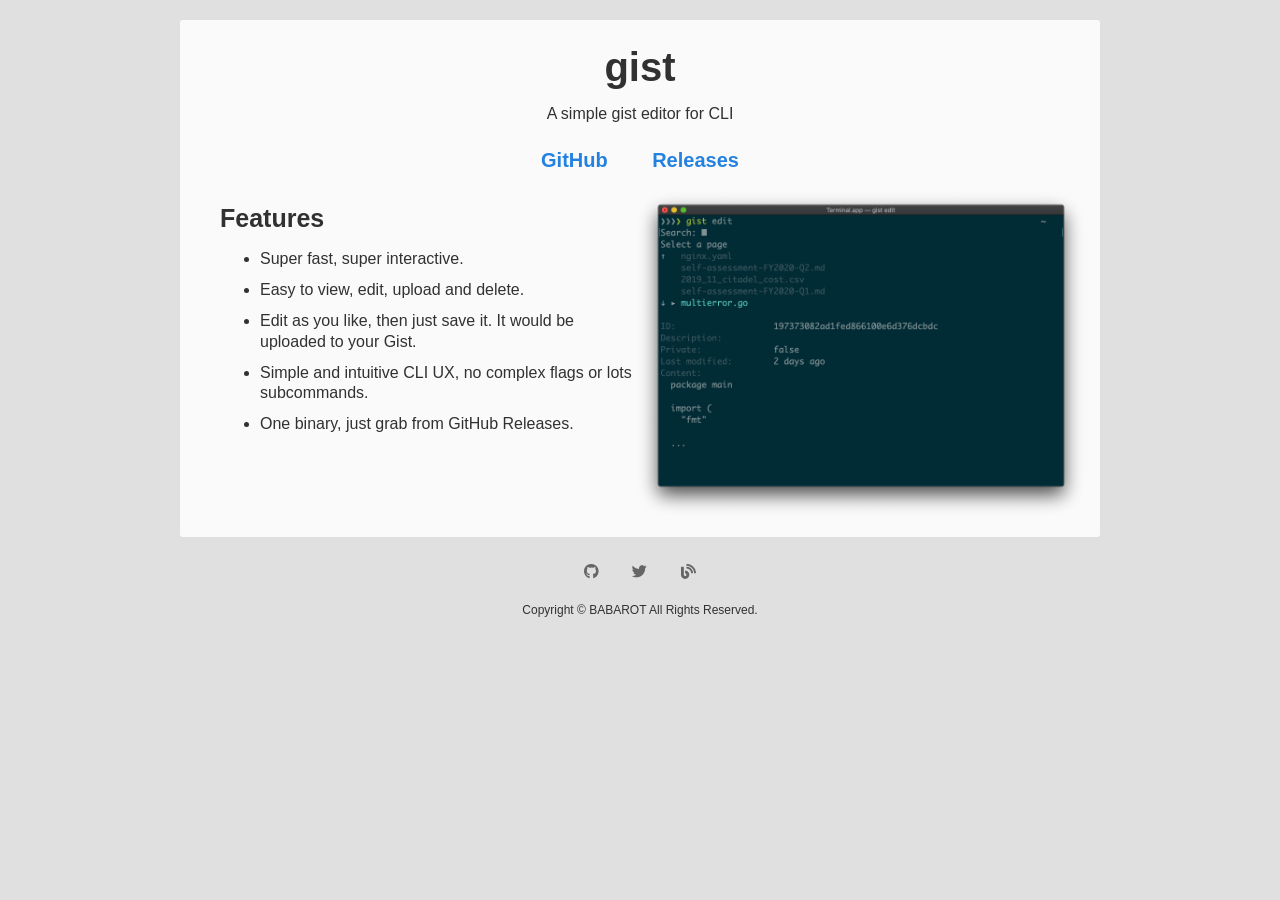
==== docs/index.html @ 32c8c824 "Update release flow" ====
<!DOCTYPE html>
<html lang="en">
    <head>
        <script async src="https://www.googletagmanager.com/gtag/js?id=UA-44183504-3"></script>
        <script>
          window.dataLayer = window.dataLayer || [];
          function gtag(){dataLayer.push(arguments);}
          gtag('js', new Date());
          gtag('config', 'UA-44183504-3');
        </script>

        <meta charset="utf-8">
        <meta name="viewport" content="width=device-width,initial-scale=1">
        <link href="./project.css" rel="stylesheet">
        <link href="https://use.fontawesome.com/releases/v5.6.1/css/all.css" rel="stylesheet">

        <title>gist</title>
    </head>
    <body>
        <div class="container">
            <header>
                <h1>gist</h1>
                <p>A simple gist editor for CLI</p>
                <nav>
                    <a href="https://github.com/babarot/gist">GitHub</a>
                    <a href="https://github.com/babarot/gist/releases">Releases</a>
                </na>
            </header>

            <main>
                <section class="features">
                    <h2>Features</h2>
                    <ul>
                        <li>Super fast, super interactive.</li>
                        <li>Easy to view, edit, upload and delete.</li>
                        <li>Edit as you like, then just save it. It would be uploaded to your Gist.</li>
                        <li>Simple and intuitive CLI UX, no complex flags or lots subcommands.</li>
                        <li>One binary, just grab from GitHub Releases.</li>
                    </ul>
                </section>

                <section class="screenshot">
                    <img src="screenshot.png" width="1000">
                </section
            </main>
        </div>

        <footer>
            <nav>
                <a href="https://github.com/babarot"><i class="fab fa-github"></i></a>
                <a href="https://twitter.com/babarot"><i class="fab fa-twitter"></i></a>
                <a href="https://tellme.tokyo"><i class="fas fa-blog"></i></a>
            </nav>
            <p>Copyright &#169; BABAROT All Rights Reserved.</p>
        </footer>
    </body>
</html>
---- docs/project.css ----
body {
  background: #e0e0e0;
  font-size: 16px;
  font-family: -apple-system, BlinkMacSystemFont, "Segoe UI", Ubuntu, Cantarell, sans-serif;
  line-height: 1.3em;
  color: #313131;
}

.container {
  background: #fafafa;
  max-width: 900px;
  margin: 20px auto 0;
  padding: 10px 10px;
  border-radius: 3px;
}

header {
  margin-bottom: 10px;
  text-align: center;
}

header h1 {
  font-size: 40px;
}

nav {
  margin-top: 20px;
  line-height: 30px;
}

nav > a {
  font-size: 20px;
  font-weight: bold;
  margin: 0 20px 0;
  color: #2382e1;
  text-decoration: none;
}

h2 {
  font-size: 25px;
}

main {
  display: flex;
  justify-content: center;
}
@media screen and (max-width: 640px) {
  main {
    flex-wrap: wrap;
  }
}

.screenshot img {
  max-width: 100%;
}

footer {
  display: table;
  text-align: center;
  margin-left: auto;
  margin-right: auto;
  font-size: 12px;
}

footer > nav > a {
  font-size: 15px;
  font-weight: bold;
  margin: 0 15px 0;
  color: #666666;
  text-decoration: none;
}

.features {
  width: 100%;
  list-style: square;
  margin-left: 30px;
}

.features li:not(:first-child) {
  margin-top: 10px;
}

/*# sourceMappingURL=project.css.map */
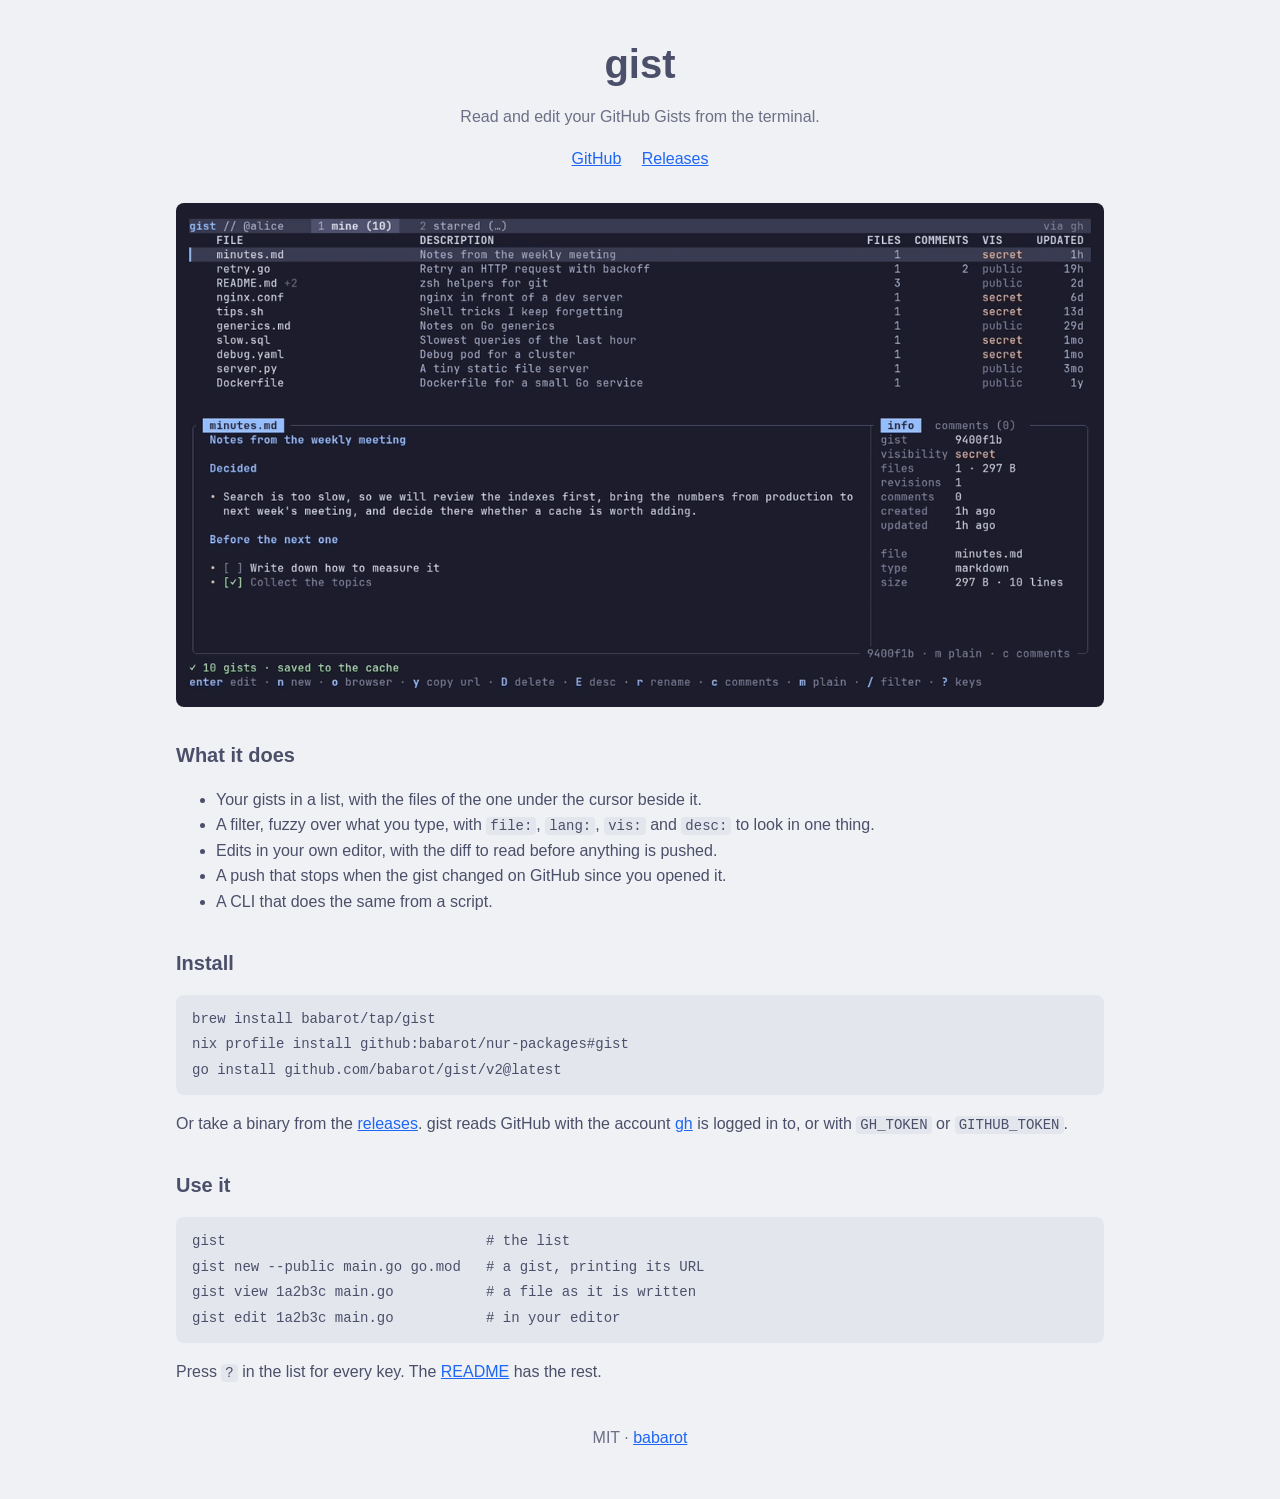
==== commit 9405e317: "Record a demo with VHS, and rewrite the README and the page for v2 gist runs for real against a made" ====
--- a/docs/index.html
+++ b/docs/index.html
@@ -1,57 +1,56 @@
 <!DOCTYPE html>
 <html lang="en">
-    <head>
-        <script async src="https://www.googletagmanager.com/gtag/js?id=UA-44183504-3"></script>
-        <script>
-          window.dataLayer = window.dataLayer || [];
-          function gtag(){dataLayer.push(arguments);}
-          gtag('js', new Date());
-          gtag('config', 'UA-44183504-3');
-        </script>
+  <head>
+    <meta charset="utf-8">
+    <meta name="viewport" content="width=device-width,initial-scale=1">
+    <meta name="description" content="Read and edit your GitHub Gists from the terminal.">
+    <link href="./project.css" rel="stylesheet">
+    <title>gist</title>
+  </head>
+  <body>
+    <header>
+      <h1>gist</h1>
+      <p>Read and edit your GitHub Gists from the terminal.</p>
+      <nav>
+        <a href="https://github.com/babarot/gist">GitHub</a>
+        <a href="https://github.com/babarot/gist/releases">Releases</a>
+      </nav>
+    </header>
 
-        <meta charset="utf-8">
-        <meta name="viewport" content="width=device-width,initial-scale=1">
-        <link href="./project.css" rel="stylesheet">
-        <link href="https://use.fontawesome.com/releases/v5.6.1/css/all.css" rel="stylesheet">
+    <main>
+      <img class="demo" src="demo.gif" alt="gist with made-up gists: looking through them, filtering them, and editing one">
 
-        <title>gist</title>
-    </head>
-    <body>
-        <div class="container">
-            <header>
-                <h1>gist</h1>
-                <p>A simple gist editor for CLI</p>
-                <nav>
-                    <a href="https://github.com/babarot/gist">GitHub</a>
-                    <a href="https://github.com/babarot/gist/releases">Releases</a>
-                </na>
-            </header>
+      <section>
+        <h2>What it does</h2>
+        <ul>
+          <li>Your gists in a list, with the files of the one under the cursor beside it.</li>
+          <li>A filter, fuzzy over what you type, with <code>file:</code>, <code>lang:</code>, <code>vis:</code> and <code>desc:</code> to look in one thing.</li>
+          <li>Edits in your own editor, with the diff to read before anything is pushed.</li>
+          <li>A push that stops when the gist changed on GitHub since you opened it.</li>
+          <li>A CLI that does the same from a script.</li>
+        </ul>
+      </section>
 
-            <main>
-                <section class="features">
-                    <h2>Features</h2>
-                    <ul>
-                        <li>Super fast, super interactive.</li>
-                        <li>Easy to view, edit, upload and delete.</li>
-                        <li>Edit as you like, then just save it. It would be uploaded to your Gist.</li>
-                        <li>Simple and intuitive CLI UX, no complex flags or lots subcommands.</li>
-                        <li>One binary, just grab from GitHub Releases.</li>
-                    </ul>
-                </section>
+      <section>
+        <h2>Install</h2>
+<pre><code>brew install babarot/tap/gist
+nix profile install github:babarot/nur-packages#gist
+go install github.com/babarot/gist/v2@latest</code></pre>
+        <p>Or take a binary from the <a href="https://github.com/babarot/gist/releases">releases</a>. gist reads GitHub with the account <a href="https://cli.github.com/">gh</a> is logged in to, or with <code>GH_TOKEN</code> or <code>GITHUB_TOKEN</code>.</p>
+      </section>
 
-                <section class="screenshot">
-                    <img src="screenshot.png" width="1000">
-                </section
-            </main>
-        </div>
+      <section>
+        <h2>Use it</h2>
+<pre><code>gist                               # the list
+gist new --public main.go go.mod   # a gist, printing its URL
+gist view 1a2b3c main.go           # a file as it is written
+gist edit 1a2b3c main.go           # in your editor</code></pre>
+        <p>Press <code>?</code> in the list for every key. The <a href="https://github.com/babarot/gist#readme">README</a> has the rest.</p>
+      </section>
+    </main>
 
-        <footer>
-            <nav>
-                <a href="https://github.com/babarot"><i class="fab fa-github"></i></a>
-                <a href="https://twitter.com/babarot"><i class="fab fa-twitter"></i></a>
-                <a href="https://tellme.tokyo"><i class="fas fa-blog"></i></a>
-            </nav>
-            <p>Copyright &#169; BABAROT All Rights Reserved.</p>
-        </footer>
-    </body>
+    <footer>
+      <p>MIT · <a href="https://github.com/babarot">babarot</a></p>
+    </footer>
+  </body>
 </html>
--- a/docs/project.css
+++ b/docs/project.css
@@ -1,83 +1,90 @@
-body {
-  background: #e0e0e0;
-  font-size: 16px;
-  font-family: -apple-system, BlinkMacSystemFont, "Segoe UI", Ubuntu, Cantarell, sans-serif;
-  line-height: 1.3em;
-  color: #313131;
+:root {
+  --bg: #eff1f5;
+  --surface: #e4e6ee;
+  --text: #4c4f69;
+  --dim: #6c6f85;
+  --link: #1e66f5;
 }
 
-.container {
-  background: #fafafa;
-  max-width: 900px;
-  margin: 20px auto 0;
-  padding: 10px 10px;
-  border-radius: 3px;
+@media (prefers-color-scheme: dark) {
+  :root {
+    --bg: #1e1e2e;
+    --surface: #2a2a3c;
+    --text: #e0e4f0;
+    --dim: #b0b8d1;
+    --link: #96bfff;
+  }
+}
+
+* {
+  box-sizing: border-box;
+}
+
+body {
+  margin: 0 auto;
+  padding: 32px 16px;
+  max-width: 960px;
+  background: var(--bg);
+  color: var(--text);
+  font: 16px/1.6 -apple-system, BlinkMacSystemFont, "Segoe UI", Ubuntu, Cantarell, sans-serif;
+}
+
+a {
+  color: var(--link);
 }
 
 header {
-  margin-bottom: 10px;
   text-align: center;
+  margin-bottom: 32px;
 }
 
-header h1 {
+h1 {
+  margin: 0;
   font-size: 40px;
 }
 
-nav {
-  margin-top: 20px;
-  line-height: 30px;
+header p {
+  margin: 8px 0 16px;
+  color: var(--dim);
 }
 
-nav > a {
-  font-size: 20px;
-  font-weight: bold;
-  margin: 0 20px 0;
-  color: #2382e1;
-  text-decoration: none;
+nav a {
+  margin: 0 8px;
 }
 
 h2 {
-  font-size: 25px;
+  margin: 32px 0 8px;
+  font-size: 20px;
 }
 
-main {
-  display: flex;
-  justify-content: center;
-}
-@media screen and (max-width: 640px) {
-  main {
-    flex-wrap: wrap;
-  }
+.demo {
+  display: block;
+  width: 100%;
+  height: auto;
+  border-radius: 8px;
 }
 
-.screenshot img {
-  max-width: 100%;
+code {
+  font: 14px ui-monospace, SFMono-Regular, Menlo, Consolas, monospace;
+  background: var(--surface);
+  padding: 1px 4px;
+  border-radius: 4px;
+}
+
+pre {
+  overflow-x: auto;
+  padding: 12px 16px;
+  background: var(--surface);
+  border-radius: 8px;
+}
+
+pre code {
+  padding: 0;
+  background: none;
 }
 
 footer {
-  display: table;
+  margin-top: 40px;
   text-align: center;
-  margin-left: auto;
-  margin-right: auto;
-  font-size: 12px;
+  color: var(--dim);
 }
-
-footer > nav > a {
-  font-size: 15px;
-  font-weight: bold;
-  margin: 0 15px 0;
-  color: #666666;
-  text-decoration: none;
-}
-
-.features {
-  width: 100%;
-  list-style: square;
-  margin-left: 30px;
-}
-
-.features li:not(:first-child) {
-  margin-top: 10px;
-}
-
-/*# sourceMappingURL=project.css.map */
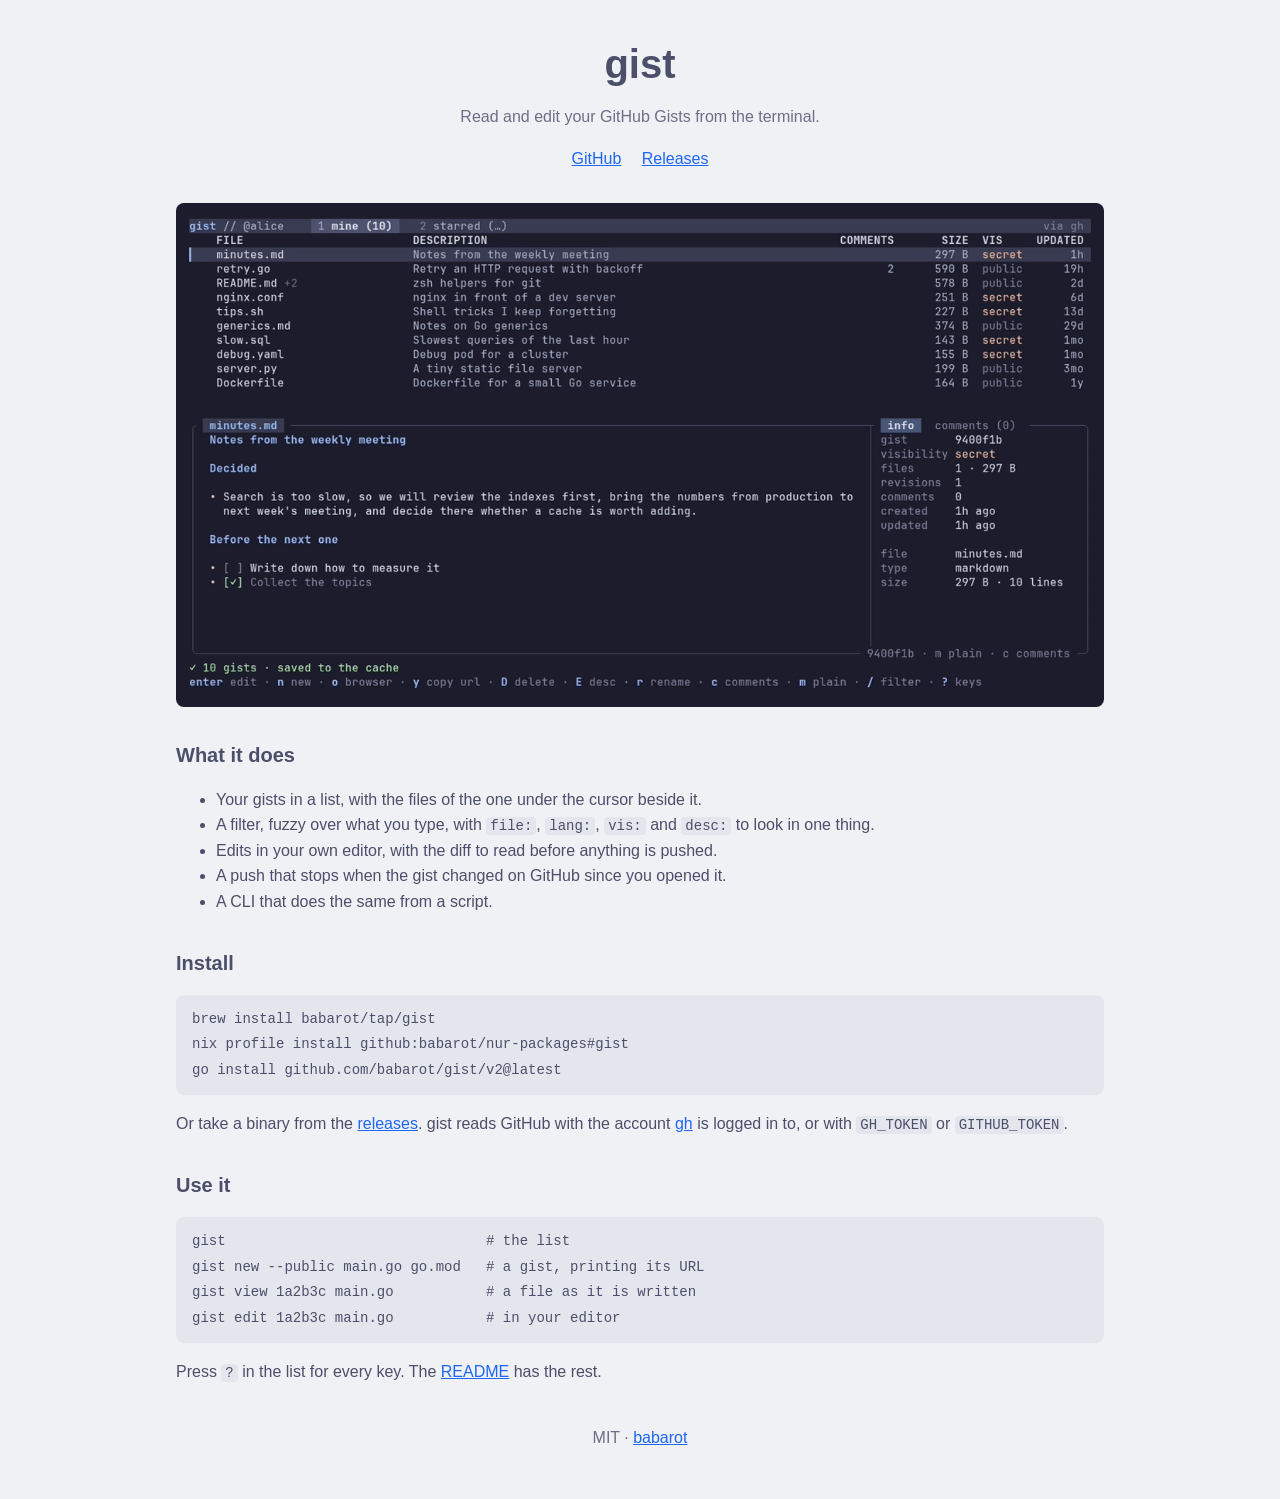
==== commit 0ab1b77b: "Give the page a favicon and a share image The page had neither, so a link to it showed no picture an" ====
--- a/docs/index.html
+++ b/docs/index.html
@@ -4,6 +4,18 @@
     <meta charset="utf-8">
     <meta name="viewport" content="width=device-width,initial-scale=1">
     <meta name="description" content="Read and edit your GitHub Gists from the terminal.">
+    <meta property="og:type" content="website">
+    <meta property="og:url" content="https://babarot.me/gist/">
+    <meta property="og:title" content="gist">
+    <meta property="og:description" content="Read and edit your GitHub Gists from the terminal.">
+    <meta property="og:image" content="https://babarot.me/gist/ogimage/dark.png">
+    <meta property="og:image:width" content="1200">
+    <meta property="og:image:height" content="630">
+    <meta property="og:image:alt" content="gist, in large pixel letters, above the words: Read and edit your GitHub Gists from the terminal.">
+    <meta name="twitter:card" content="summary_large_image">
+    <link rel="icon" href="favicon/green/favicon.ico" sizes="48x48">
+    <link rel="icon" href="favicon/green/favicon.svg" type="image/svg+xml">
+    <link rel="apple-touch-icon" href="favicon/green/apple-touch-icon.png">
     <link href="./project.css" rel="stylesheet">
     <title>gist</title>
   </head>
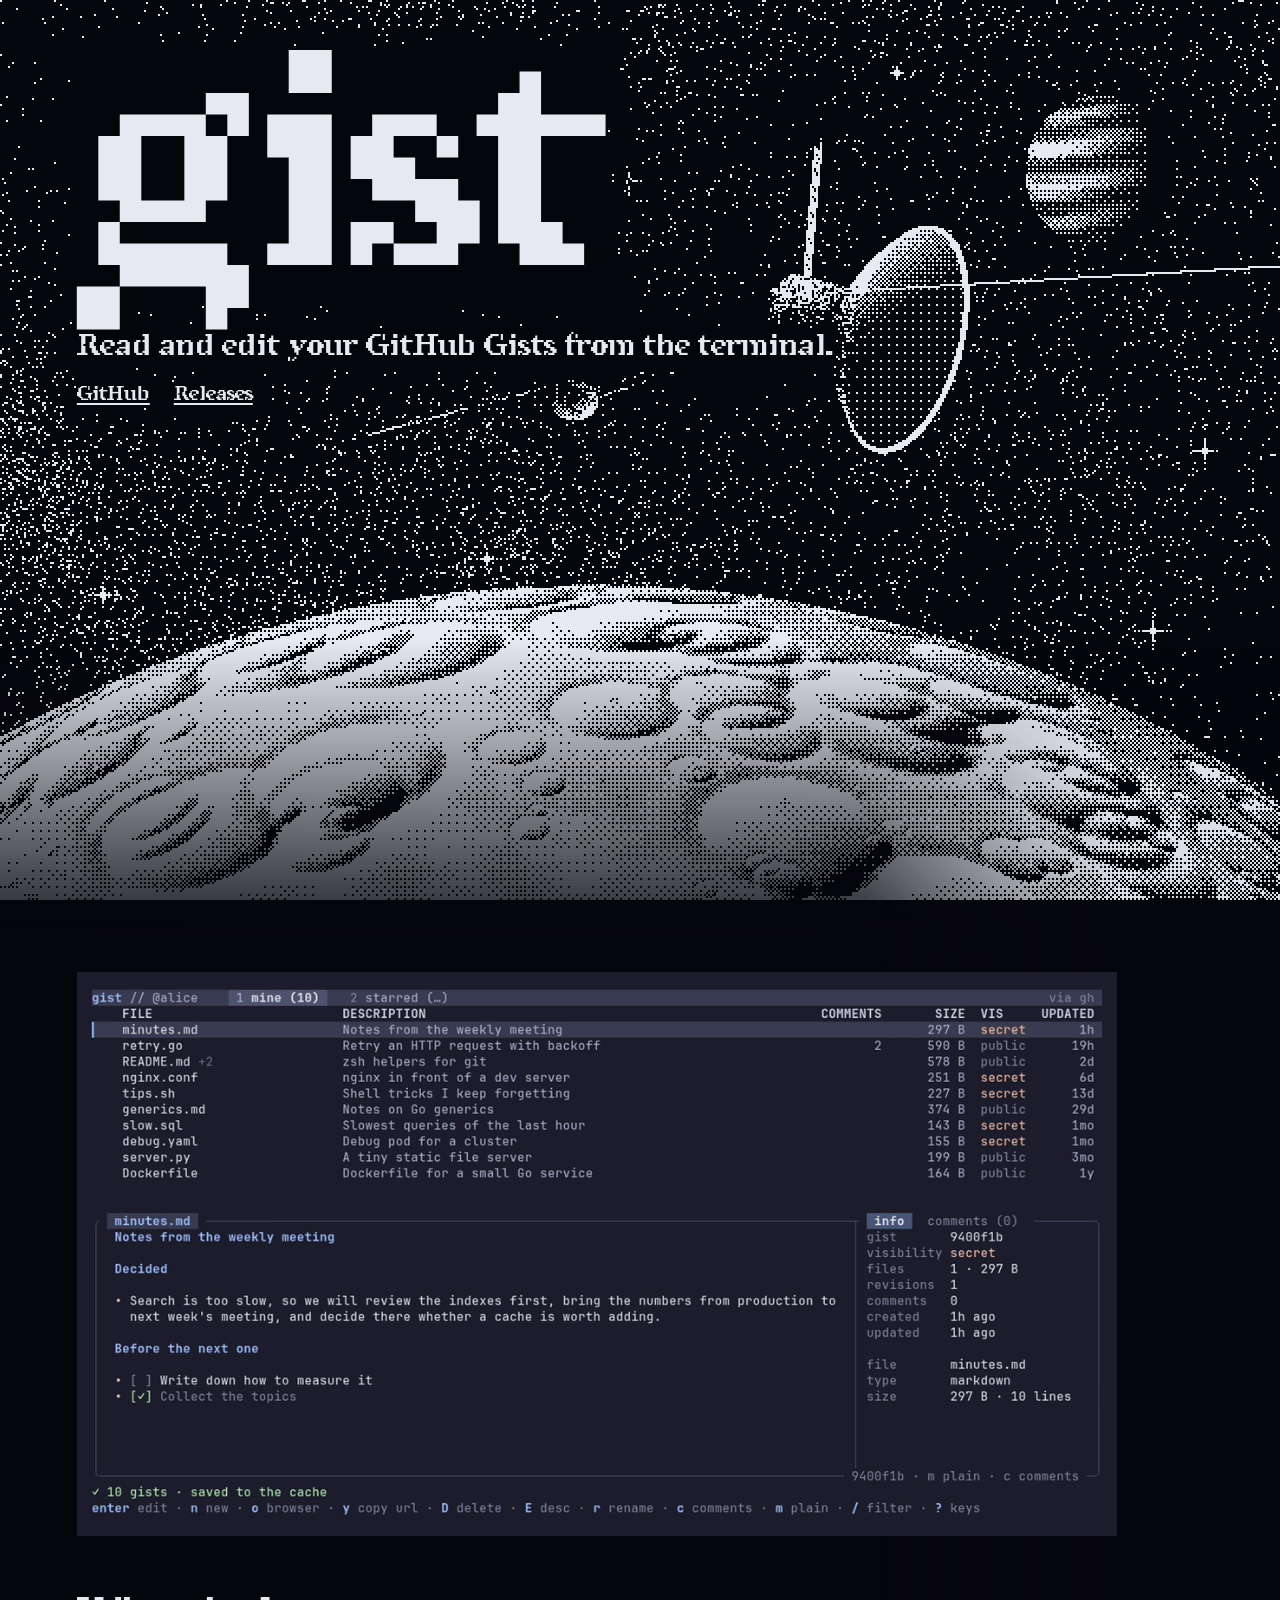
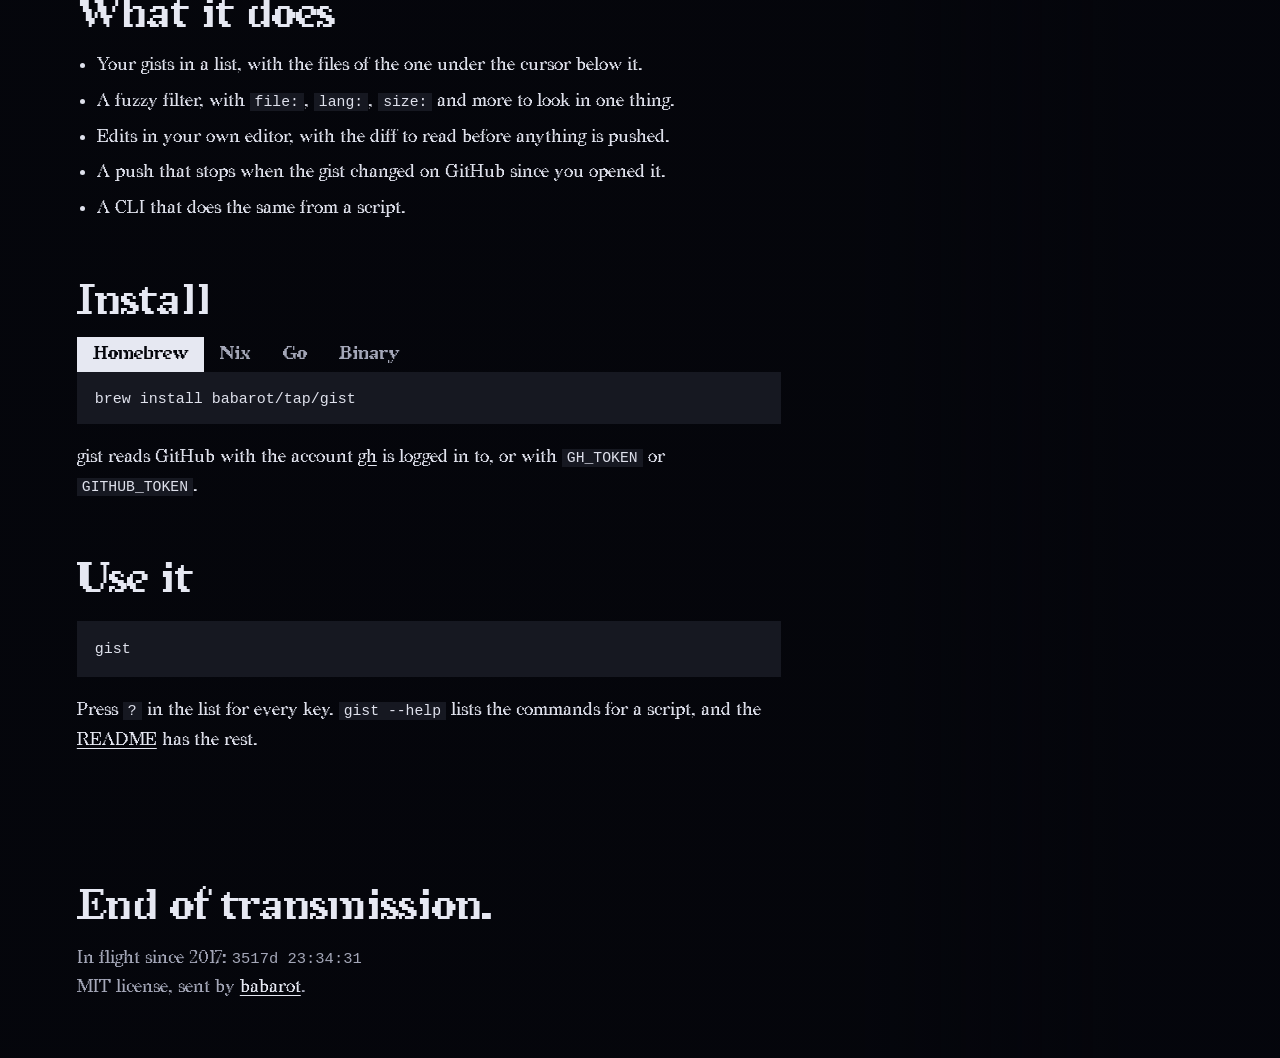
==== commit 62ec284b: "Redo the page as a moon and a probe in two tones The page now has the look of the share image: Redac" ====
--- a/docs/index.html
+++ b/docs/index.html
@@ -20,6 +20,7 @@
     <title>gist</title>
   </head>
   <body>
+    <canvas id="field" aria-hidden="true"></canvas>
     <header>
       <h1>gist</h1>
       <p>Read and edit your GitHub Gists from the terminal.</p>
@@ -35,8 +36,8 @@
       <section>
         <h2>What it does</h2>
         <ul>
-          <li>Your gists in a list, with the files of the one under the cursor beside it.</li>
-          <li>A filter, fuzzy over what you type, with <code>file:</code>, <code>lang:</code>, <code>vis:</code> and <code>desc:</code> to look in one thing.</li>
+          <li>Your gists in a list, with the files of the one under the cursor below it.</li>
+          <li>A fuzzy filter, with <code>file:</code>, <code>lang:</code>, <code>size:</code> and more to look in one thing.</li>
           <li>Edits in your own editor, with the diff to read before anything is pushed.</li>
           <li>A push that stops when the gist changed on GitHub since you opened it.</li>
           <li>A CLI that does the same from a script.</li>
@@ -45,24 +46,36 @@
 
       <section>
         <h2>Install</h2>
-<pre><code>brew install babarot/tap/gist
-nix profile install github:babarot/nur-packages#gist
-go install github.com/babarot/gist/v2@latest</code></pre>
-        <p>Or take a binary from the <a href="https://github.com/babarot/gist/releases">releases</a>. gist reads GitHub with the account <a href="https://cli.github.com/">gh</a> is logged in to, or with <code>GH_TOKEN</code> or <code>GITHUB_TOKEN</code>.</p>
+        <div class="install">
+          <input type="radio" name="install" id="with-brew" checked>
+          <label for="with-brew">Homebrew</label>
+          <input type="radio" name="install" id="with-nix">
+          <label for="with-nix">Nix</label>
+          <input type="radio" name="install" id="with-go">
+          <label for="with-go">Go</label>
+          <input type="radio" name="install" id="with-binary">
+          <label for="with-binary">Binary</label>
+          <pre class="way brew"><code>brew install babarot/tap/gist</code></pre>
+          <pre class="way nix"><code>nix profile install github:babarot/nur-packages#gist</code></pre>
+          <pre class="way go"><code>go install github.com/babarot/gist/v2@latest</code></pre>
+          <p class="way binary">Take one for your machine from the <a href="https://github.com/babarot/gist/releases">releases</a>.</p>
+        </div>
+        <p>gist reads GitHub with the account <a href="https://cli.github.com/">gh</a> is logged in to, or with <code>GH_TOKEN</code> or <code>GITHUB_TOKEN</code>.</p>
       </section>
 
       <section>
         <h2>Use it</h2>
-<pre><code>gist                               # the list
-gist new --public main.go go.mod   # a gist, printing its URL
-gist view 1a2b3c main.go           # a file as it is written
-gist edit 1a2b3c main.go           # in your editor</code></pre>
-        <p>Press <code>?</code> in the list for every key. The <a href="https://github.com/babarot/gist#readme">README</a> has the rest.</p>
+<pre><code>gist</code></pre>
+        <p>Press <code>?</code> in the list for every key. <code>gist --help</code> lists the commands for a script, and the <a href="https://github.com/babarot/gist#readme">README</a> has the rest.</p>
       </section>
     </main>
 
     <footer>
-      <p>MIT · <a href="https://github.com/babarot">babarot</a></p>
+      <p class="end">End of transmission.</p>
+      <p>In flight since 2017: <span id="elapsed"></span></p>
+      <p>MIT license, sent by <a href="https://github.com/babarot">babarot</a>.</p>
     </footer>
+    <script src="page.js" defer></script>
+    <script src="space.js" defer></script>
   </body>
 </html>
--- a/docs/project.css
+++ b/docs/project.css
@@ -1,90 +1,218 @@
+@font-face {
+  font-family: "Redaction 70";
+  font-weight: 700;
+  font-display: swap;
+  src: url(fonts/redaction-70-700.woff2) format("woff2");
+}
+
+@font-face {
+  font-family: "Redaction 50";
+  font-weight: 400;
+  font-display: swap;
+  src: url(fonts/redaction-50-400.woff2) format("woff2");
+}
+
 :root {
-  --bg: #eff1f5;
-  --surface: #e4e6ee;
-  --text: #4c4f69;
-  --dim: #6c6f85;
-  --link: #1e66f5;
-}
-
-@media (prefers-color-scheme: dark) {
-  :root {
-    --bg: #1e1e2e;
-    --surface: #2a2a3c;
-    --text: #e0e4f0;
-    --dim: #b0b8d1;
-    --link: #96bfff;
-  }
+  --bg: #05060c;
+  --surface: #161821;
+  --text: #dfe1ec;
+  --dim: #a4a7b8;
+  --link: #e6e8f2;
+  --word: #e6e8f2;
+  --sheet: linear-gradient(90deg, rgb(5 6 12 / 0.95) 0, rgb(5 6 12 / 0.92) 54rem, rgb(5 6 12 / 0.08) 70rem);
+  --mono: ui-monospace, SFMono-Regular, Menlo, Consolas, monospace;
+  color-scheme: dark;
 }
 
 * {
   box-sizing: border-box;
 }
 
+html {
+  background: var(--bg);
+  scroll-padding-top: 24px;
+}
+
 body {
-  margin: 0 auto;
-  padding: 32px 16px;
-  max-width: 960px;
-  background: var(--bg);
+  margin: 0;
   color: var(--text);
-  font: 16px/1.6 -apple-system, BlinkMacSystemFont, "Segoe UI", Ubuntu, Cantarell, sans-serif;
+  font: 18px/1.65 "Redaction 50", Georgia, serif;
+  font-feature-settings: "kern";
 }
 
 a {
   color: var(--link);
+  text-underline-offset: 3px;
+}
+
+a:focus-visible {
+  outline: 2px solid var(--link);
+  outline-offset: 3px;
+}
+
+#field {
+  position: fixed;
+  inset: 0;
+  z-index: 0;
+  width: 100%;
+  height: 100%;
+}
+
+header,
+main,
+footer {
+  position: relative;
+  z-index: 1;
 }
 
 header {
-  text-align: center;
-  margin-bottom: 32px;
+  display: flex;
+  flex-direction: column;
+  justify-content: flex-start;
+  min-height: 100svh;
+  padding: 48px clamp(20px, 6vw, 88px) clamp(40px, 8vh, 80px);
 }
 
 h1 {
   margin: 0;
-  font-size: 40px;
+  color: var(--word);
+  font: 700 clamp(120px, 24vw, 340px)/0.82 "Redaction 70", Georgia, serif;
+  letter-spacing: -0.01em;
 }
 
 header p {
-  margin: 8px 0 16px;
-  color: var(--dim);
-}
-
-nav a {
-  margin: 0 8px;
-}
-
-h2 {
-  margin: 32px 0 8px;
-  font-size: 20px;
+  max-width: 28em;
+  margin: clamp(20px, 3vh, 32px) 0 16px;
+  color: var(--word);
+  font: 700 clamp(21px, 2.4vw, 30px)/1.3 "Redaction 70", Georgia, serif;
+}
+
+nav {
+  display: flex;
+  gap: 24px;
+  font: 700 20px "Redaction 70", Georgia, serif;
+}
+
+main {
+  padding: clamp(32px, 6vw, 72px) clamp(20px, 6vw, 88px);
+}
+
+/* The sheet behind the text comes in over the moon, with no edge at its top. */
+main::before {
+  content: "";
+  position: absolute;
+  inset: -260px 0 0;
+  z-index: -1;
+  background: var(--sheet);
+  mask-image: linear-gradient(180deg, transparent 0, #000 320px);
+}
+
+main > * {
+  max-width: 44rem;
 }
 
 .demo {
   display: block;
   width: 100%;
+  max-width: 1040px;
   height: auto;
-  border-radius: 8px;
+}
+
+h2 {
+  margin: 56px 0 12px;
+  color: var(--word);
+  font: 700 clamp(30px, 4vw, 42px)/1.1 "Redaction 70", Georgia, serif;
+}
+
+ul {
+  margin: 0;
+  padding-left: 1.1em;
+}
+
+li + li {
+  margin-top: 6px;
 }
 
 code {
-  font: 14px ui-monospace, SFMono-Regular, Menlo, Consolas, monospace;
+  padding: 1px 5px;
   background: var(--surface);
-  padding: 1px 4px;
-  border-radius: 4px;
+  font: 0.82em var(--mono);
 }
 
 pre {
   overflow-x: auto;
-  padding: 12px 16px;
+  padding: 14px 18px;
   background: var(--surface);
-  border-radius: 8px;
+  line-height: 1.55;
 }
 
 pre code {
   padding: 0;
   background: none;
+  font-size: 15px;
+}
+
+/* The tabs are radio buttons, so the keyboard works and no script is needed. */
+.install {
+  display: flex;
+  flex-wrap: wrap;
+  margin-bottom: 18px;
+}
+
+.install input {
+  position: absolute;
+  opacity: 0;
+}
+
+.install label {
+  padding: 2px 16px;
+  color: var(--dim);
+  cursor: pointer;
+  font: 700 18px/1.7 "Redaction 70", Georgia, serif;
+}
+
+.install input:checked + label {
+  background: var(--word);
+  color: var(--bg);
+}
+
+.install input:focus-visible + label {
+  outline: 2px solid var(--link);
+  outline-offset: 2px;
+}
+
+.install .way {
+  display: none;
+  flex: 0 0 100%;
+  margin: 0;
+  padding: 14px 18px;
+  background: var(--surface);
+  line-height: 24px;
+}
+
+.install #with-brew:checked ~ .brew,
+.install #with-nix:checked ~ .nix,
+.install #with-go:checked ~ .go,
+.install #with-binary:checked ~ .binary {
+  display: block;
 }
 
 footer {
-  margin-top: 40px;
-  text-align: center;
+  padding: 40px clamp(20px, 6vw, 88px) 56px;
+  background: var(--sheet);
   color: var(--dim);
 }
+
+footer p {
+  margin: 0;
+}
+
+.end {
+  margin-bottom: 12px;
+  color: var(--word);
+  font: 700 clamp(30px, 4vw, 42px)/1.1 "Redaction 70", Georgia, serif;
+}
+
+#elapsed {
+  font: 0.86em var(--mono);
+}
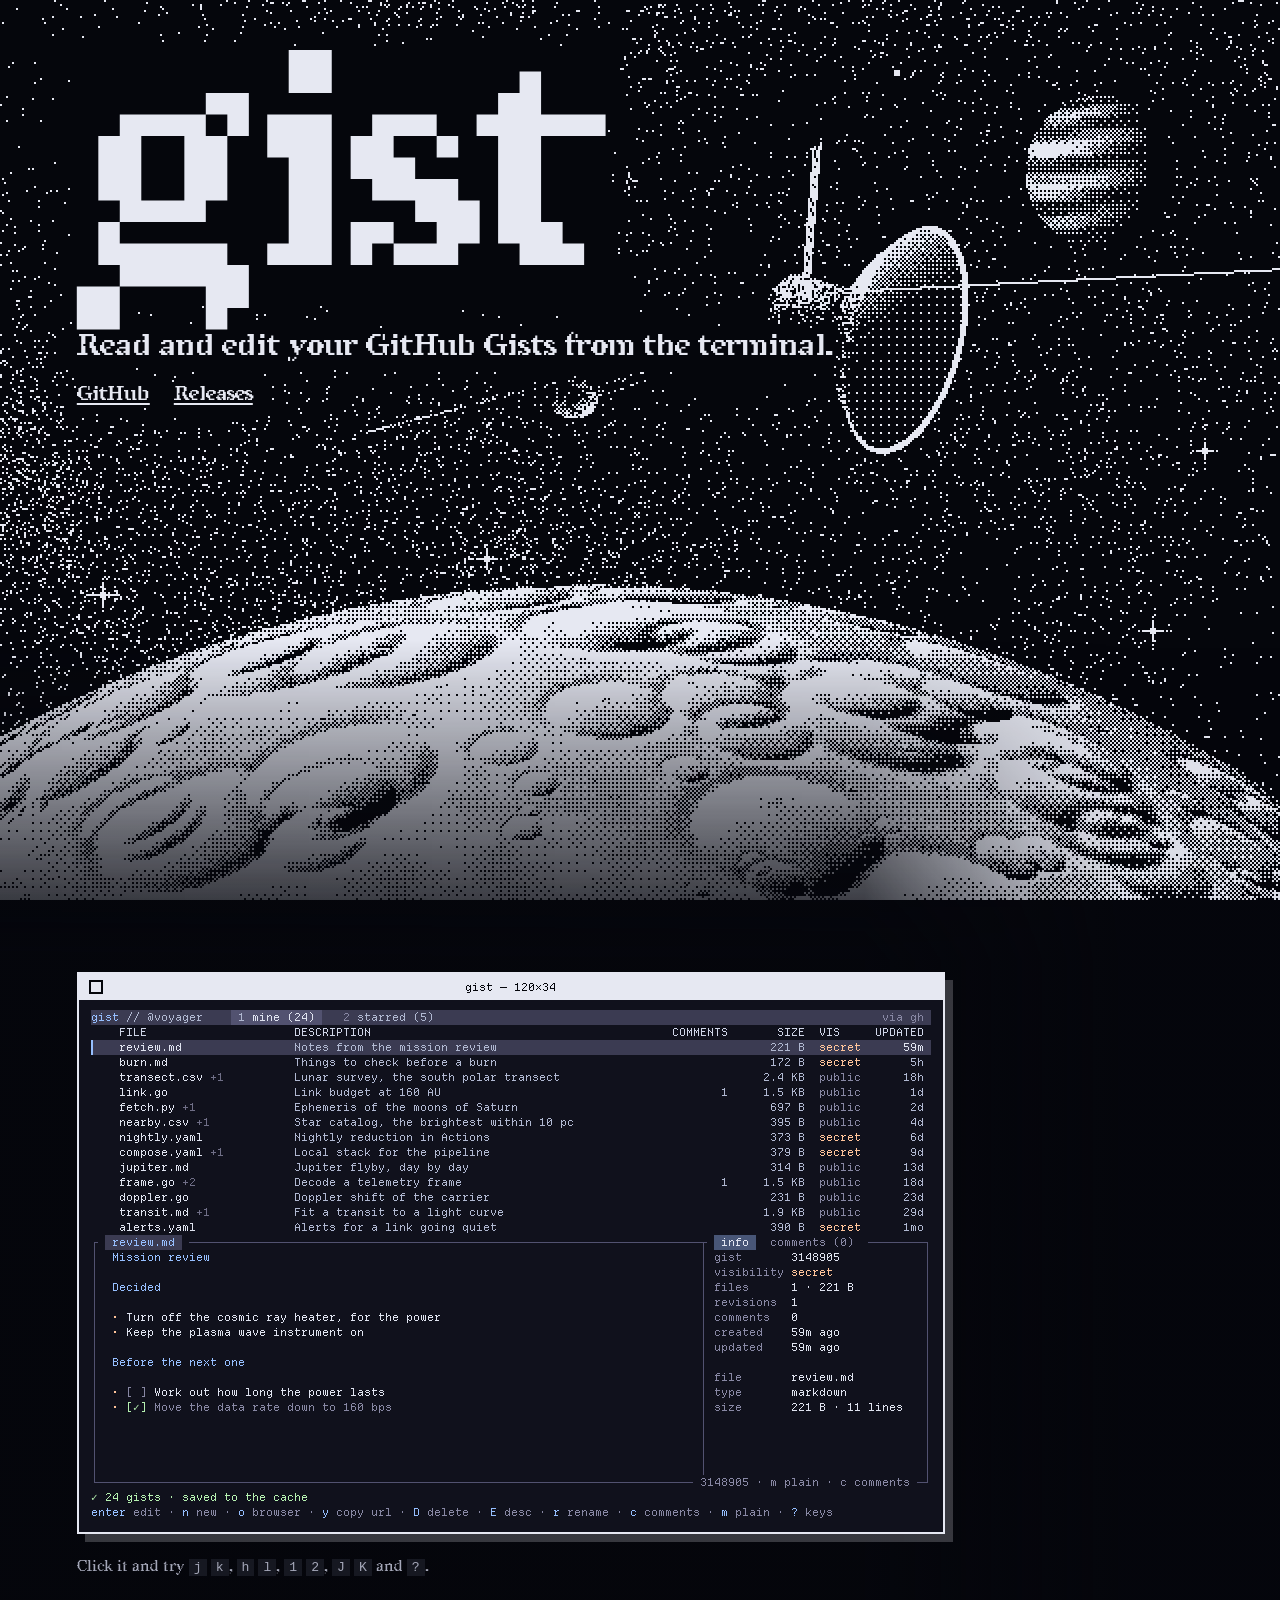
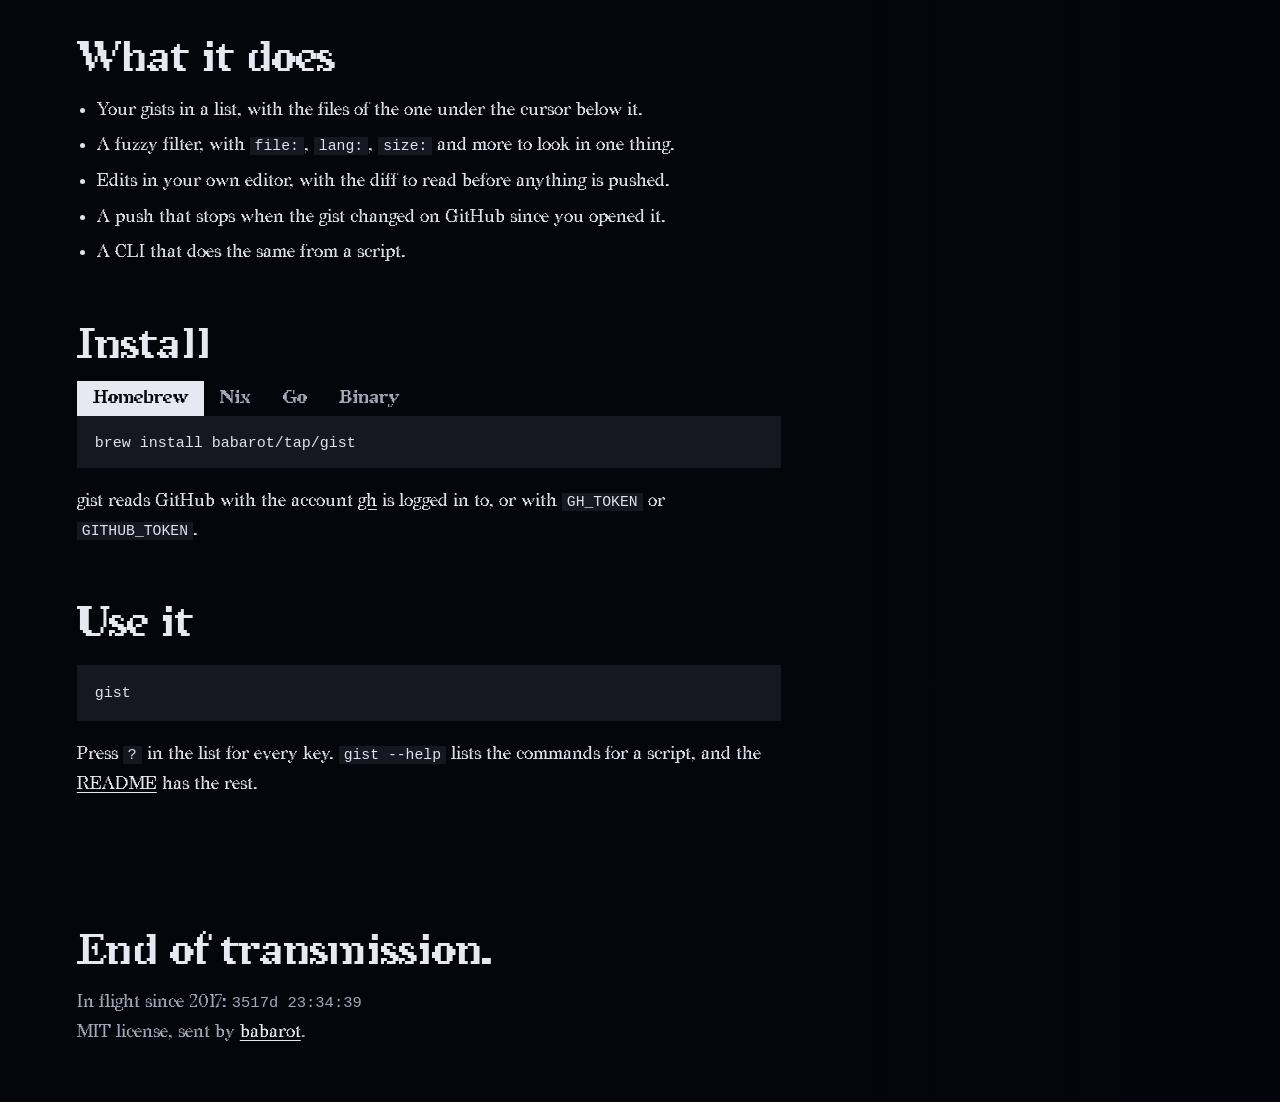
==== commit 72489986: "Let the page show gist itself Where there is a keyboard, the recording gives way to a terminal windo" ====
--- a/docs/index.html
+++ b/docs/index.html
@@ -32,6 +32,16 @@
 
     <main>
       <img class="demo" src="demo.gif" alt="gist with made-up gists: looking through them, filtering them, and editing one">
+      <div class="term">
+        <div class="window">
+          <div class="titlebar" aria-hidden="true">
+            <i></i>
+            <span>gist &#8212; 120&#215;34</span>
+          </div>
+          <canvas id="terminal" tabindex="0" role="application" aria-label="gist with made-up gists. Use j, k, h, l, 1, 2 and the question mark."></canvas>
+        </div>
+        <p class="hint">Click it and try <code>j</code> <code>k</code>, <code>h</code> <code>l</code>, <code>1</code> <code>2</code>, <code>J</code> <code>K</code> and <code>?</code>. <span id="terminal-note" role="status"></span></p>
+      </div>
 
       <section>
         <h2>What it does</h2>
@@ -76,6 +86,7 @@
       <p>MIT license, sent by <a href="https://github.com/babarot">babarot</a>.</p>
     </footer>
     <script src="page.js" defer></script>
+    <script src="terminal.js" defer></script>
     <script src="space.js" defer></script>
   </body>
 </html>
--- a/docs/project.css
+++ b/docs/project.css
@@ -3,6 +3,13 @@
   font-weight: 700;
   font-display: swap;
   src: url(fonts/redaction-70-700.woff2) format("woff2");
+}
+
+@font-face {
+  font-family: "Departure Mono";
+  font-weight: 400;
+  font-display: swap;
+  src: url(fonts/departure-mono-400.woff2) format("woff2");
 }
 
 @font-face {
@@ -107,7 +114,7 @@
   mask-image: linear-gradient(180deg, transparent 0, #000 320px);
 }
 
-main > * {
+main > :not(.term):not(.demo) {
   max-width: 44rem;
 }
 
@@ -116,6 +123,78 @@
   width: 100%;
   max-width: 1040px;
   height: auto;
+}
+
+/* The terminal takes the place of the recording where a keyboard is likely. */
+.term {
+  display: none;
+  max-width: 1040px;
+}
+
+.live .term {
+  display: block;
+}
+
+.live .demo {
+  display: none;
+}
+
+/* A window of a terminal app, in the ink and paper of the page. As on an old
+   desktop, its title bar has stripes when it is the window that has the keys. */
+.window {
+  display: inline-block;
+  border: 2px solid var(--word);
+  background: var(--word);
+  box-shadow: 8px 8px 0 rgb(230 232 242 / 0.22);
+}
+
+.titlebar {
+  position: relative;
+  display: flex;
+  align-items: center;
+  height: 26px;
+  padding: 0 10px;
+  background: var(--word);
+  color: var(--bg);
+  font: 11px "Departure Mono", ui-monospace, Menlo, monospace;
+}
+
+.window:focus-within .titlebar {
+  background: repeating-linear-gradient(180deg, var(--bg) 0 2px, var(--word) 2px 4px) 0 5px / 100% 16px no-repeat var(--word);
+}
+
+.titlebar i {
+  position: relative;
+  width: 14px;
+  height: 14px;
+  background: var(--word);
+  border: 2px solid var(--bg);
+  box-shadow: 0 0 0 2px var(--word);
+}
+
+.titlebar span {
+  position: absolute;
+  top: 50%;
+  left: 50%;
+  padding: 0 10px;
+  background: var(--word);
+  line-height: 18px;
+  transform: translate(-50%, -50%);
+}
+
+#terminal {
+  display: block;
+  border: 10px solid #10111c;
+  border-width: 10px 12px 12px;
+  background: #10111c;
+  box-sizing: content-box;
+  outline: 0;
+}
+
+.hint {
+  margin: 20px 0 0;
+  color: var(--dim);
+  font-size: 16px;
 }
 
 h2 {
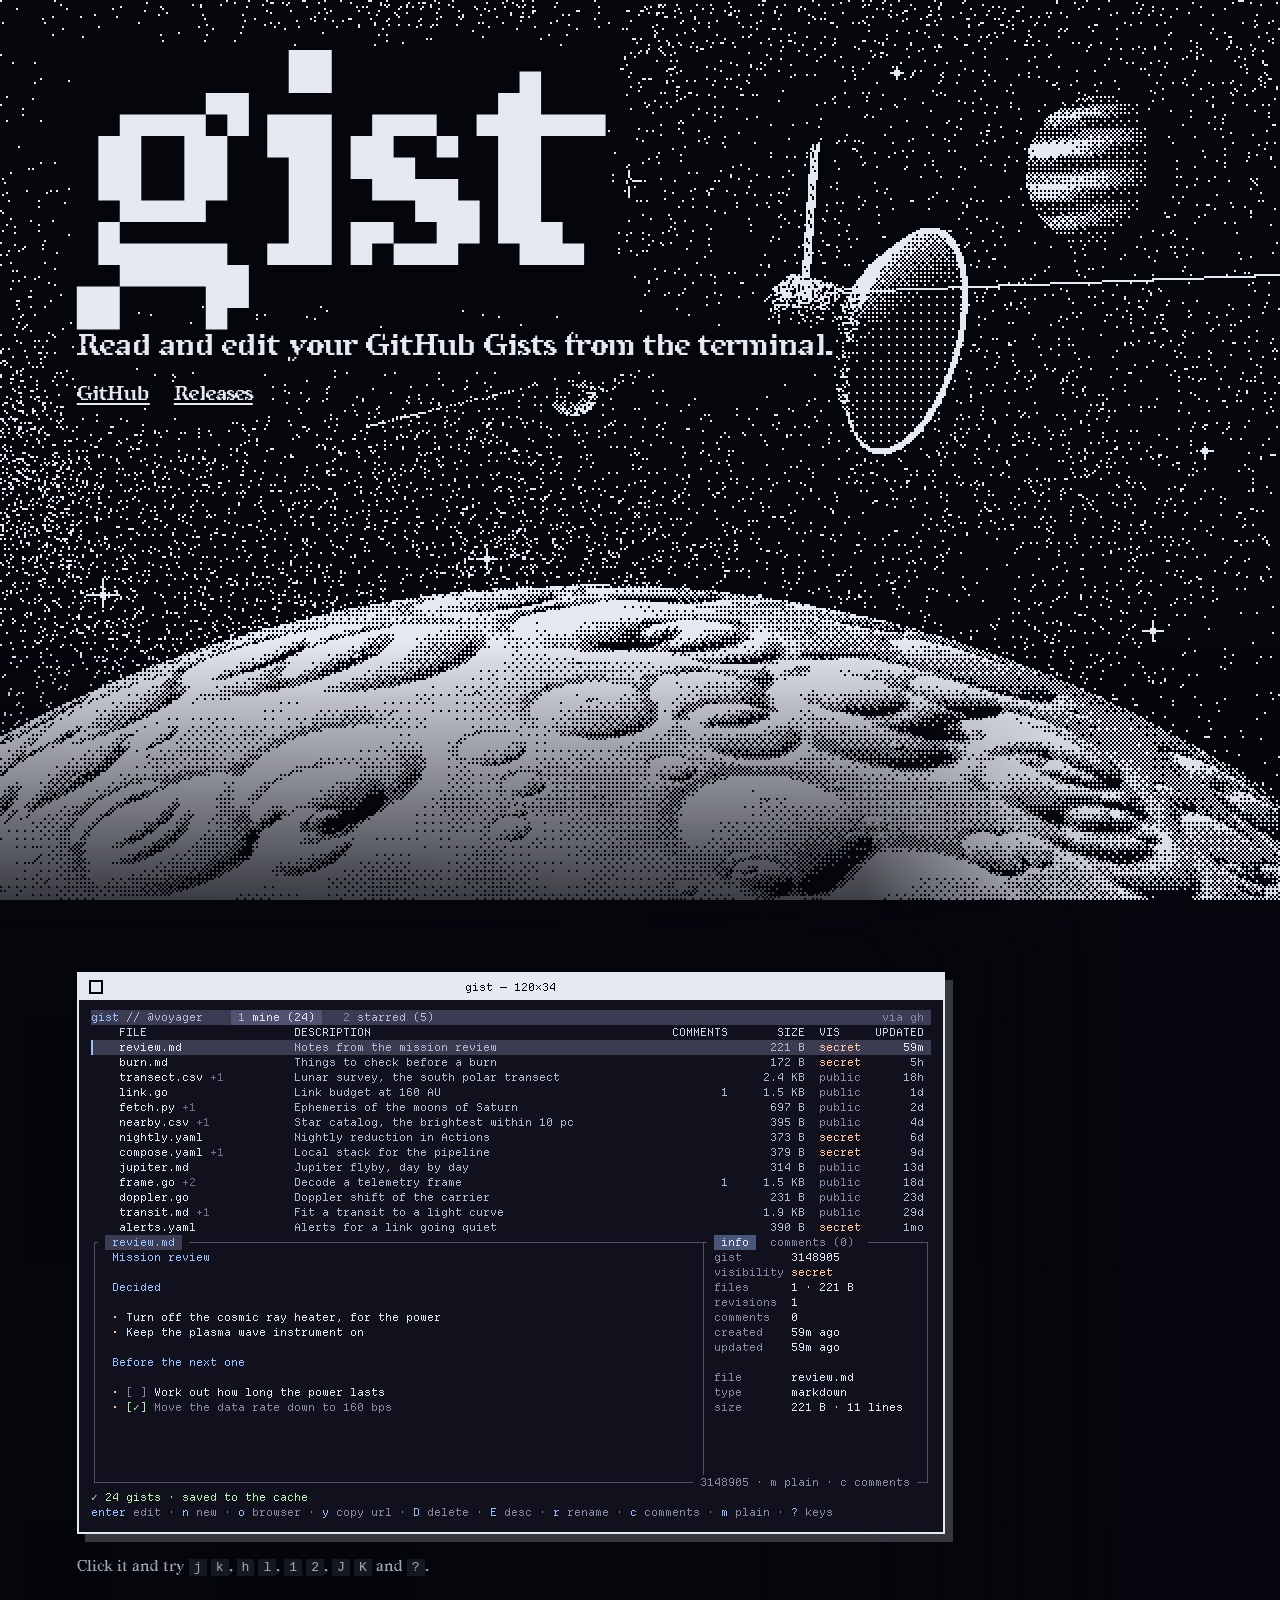
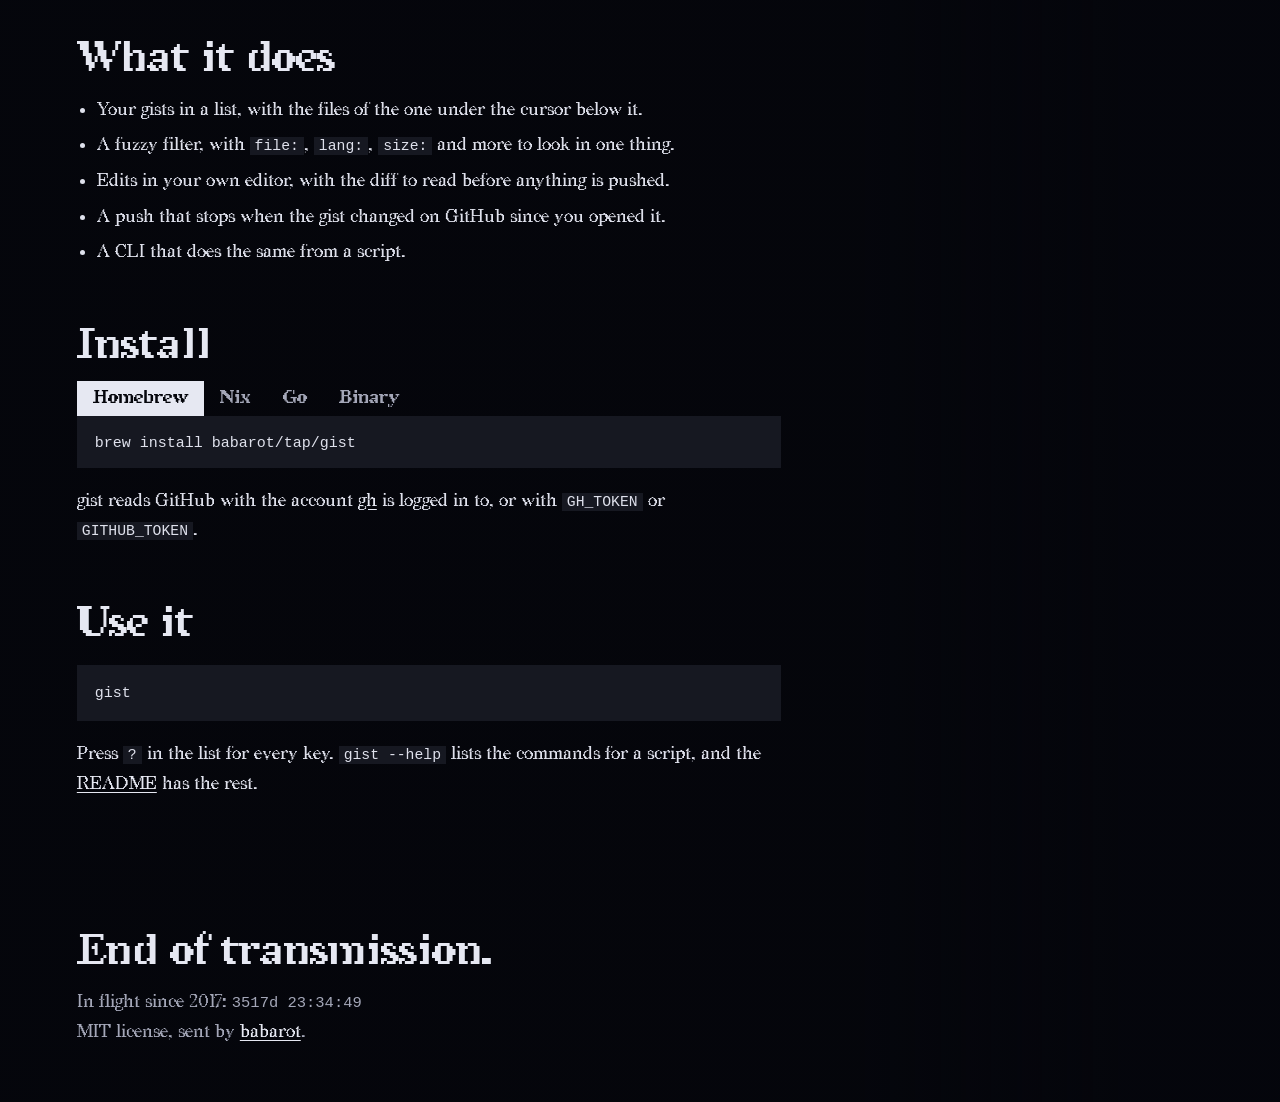
==== commit d5363521: "Draw the share image from the page's own moon and probe scripts/ogimage/og.html now runs docs/space." ====
--- a/docs/index.html
+++ b/docs/index.html
@@ -11,7 +11,7 @@
     <meta property="og:image" content="https://babarot.me/gist/ogimage/dark.png">
     <meta property="og:image:width" content="1200">
     <meta property="og:image:height" content="630">
-    <meta property="og:image:alt" content="gist, in large pixel letters, above the words: Read and edit your GitHub Gists from the terminal.">
+    <meta property="og:image:alt" content="gist, in large pixel letters, over a dithered moon and a space probe, with the words: Read and edit your GitHub Gists from the terminal.">
     <meta name="twitter:card" content="summary_large_image">
     <link rel="icon" href="favicon/green/favicon.ico" sizes="48x48">
     <link rel="icon" href="favicon/green/favicon.svg" type="image/svg+xml">
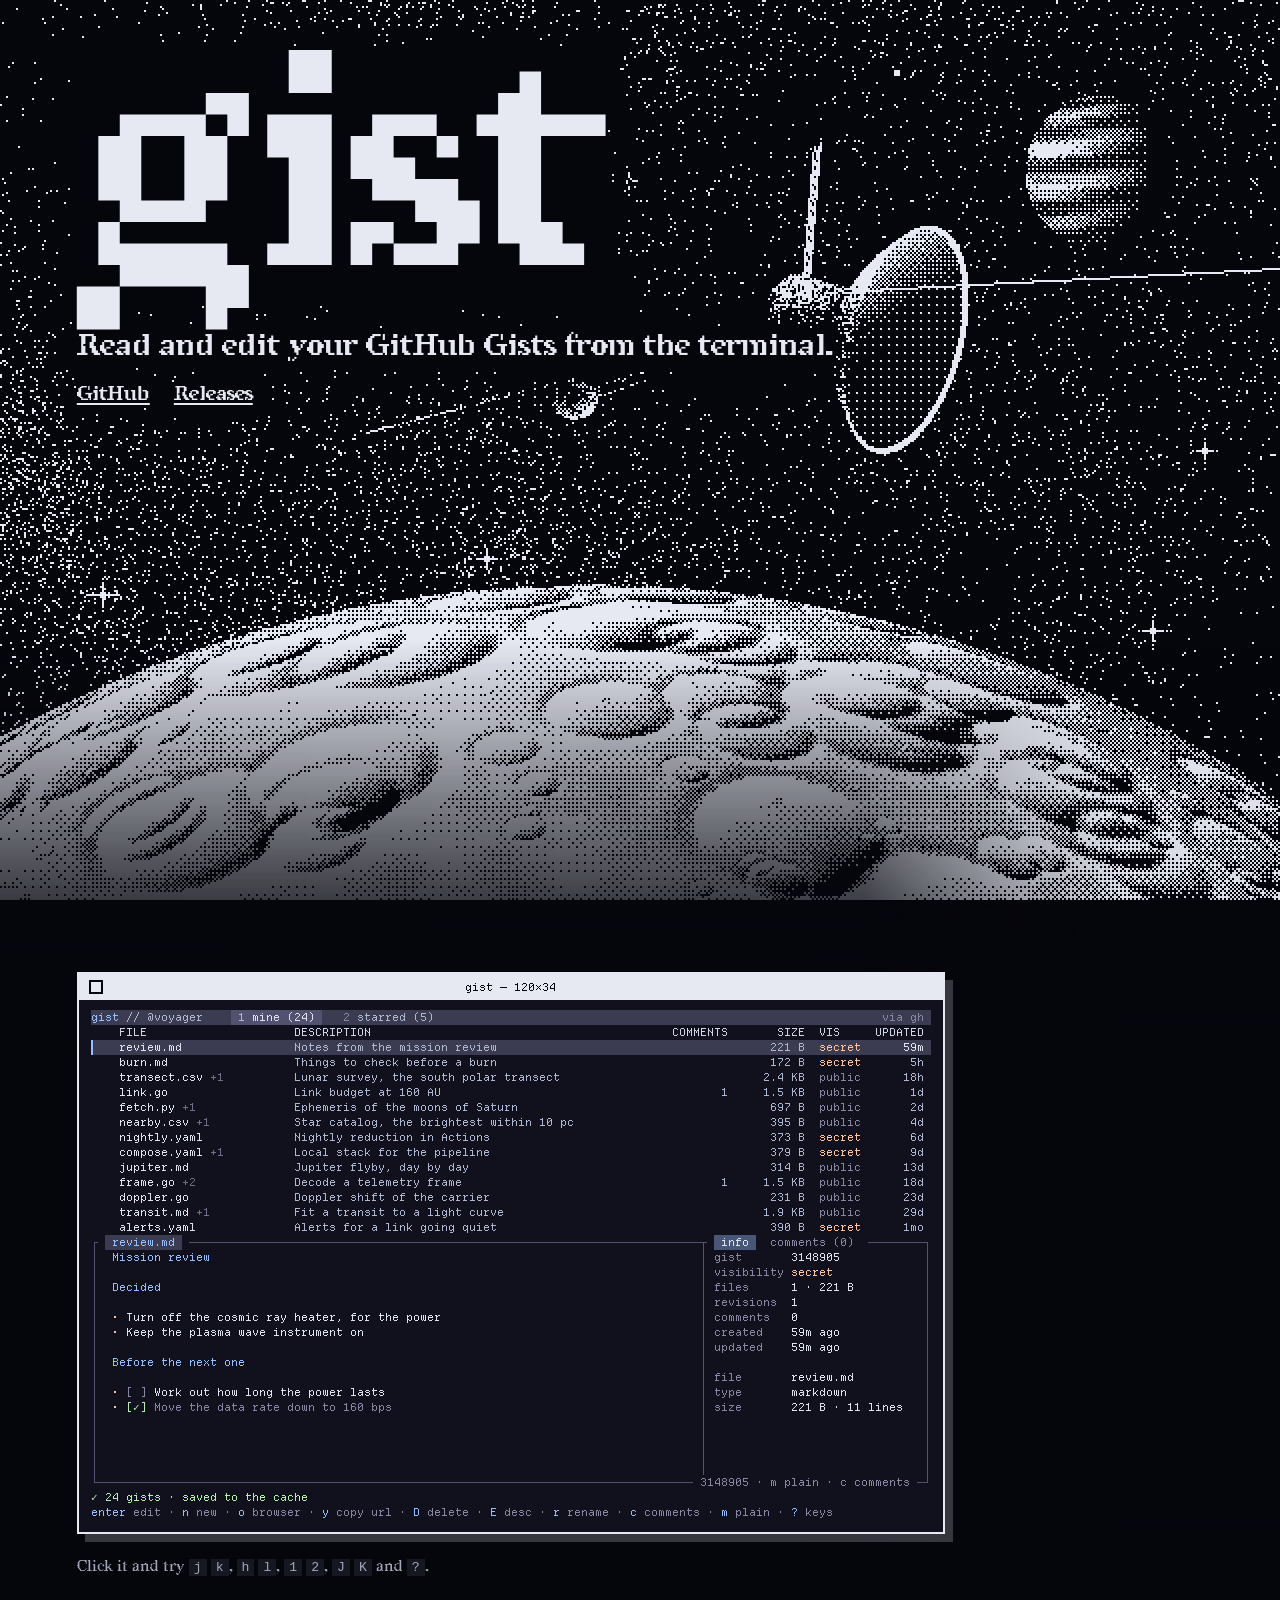
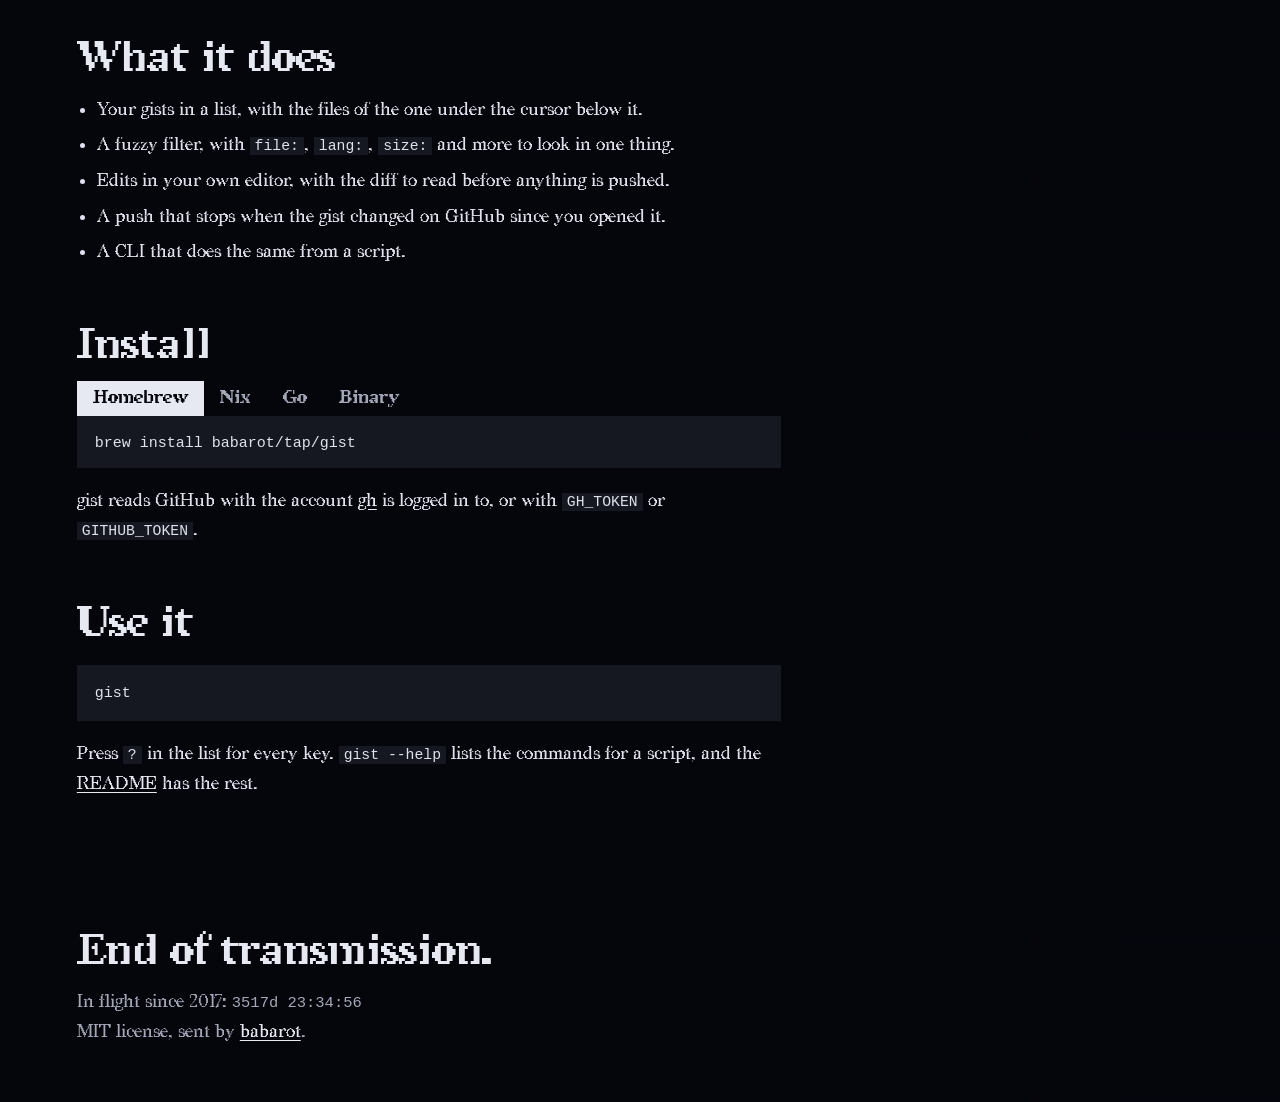
==== commit de9361e5: "Put the g of the favicon on the moon The favicons are now the g on a full moon and on the moon's sur" ====
--- a/docs/index.html
+++ b/docs/index.html
@@ -13,9 +13,9 @@
     <meta property="og:image:height" content="630">
     <meta property="og:image:alt" content="gist, in large pixel letters, over a dithered moon and a space probe, with the words: Read and edit your GitHub Gists from the terminal.">
     <meta name="twitter:card" content="summary_large_image">
-    <link rel="icon" href="favicon/green/favicon.ico" sizes="48x48">
-    <link rel="icon" href="favicon/green/favicon.svg" type="image/svg+xml">
-    <link rel="apple-touch-icon" href="favicon/green/apple-touch-icon.png">
+    <link rel="icon" href="favicon/moon/favicon.ico" sizes="48x48">
+    <link rel="icon" href="favicon/moon/favicon.svg" type="image/svg+xml">
+    <link rel="apple-touch-icon" href="favicon/moon/apple-touch-icon.png">
     <link href="./project.css" rel="stylesheet">
     <title>gist</title>
   </head>
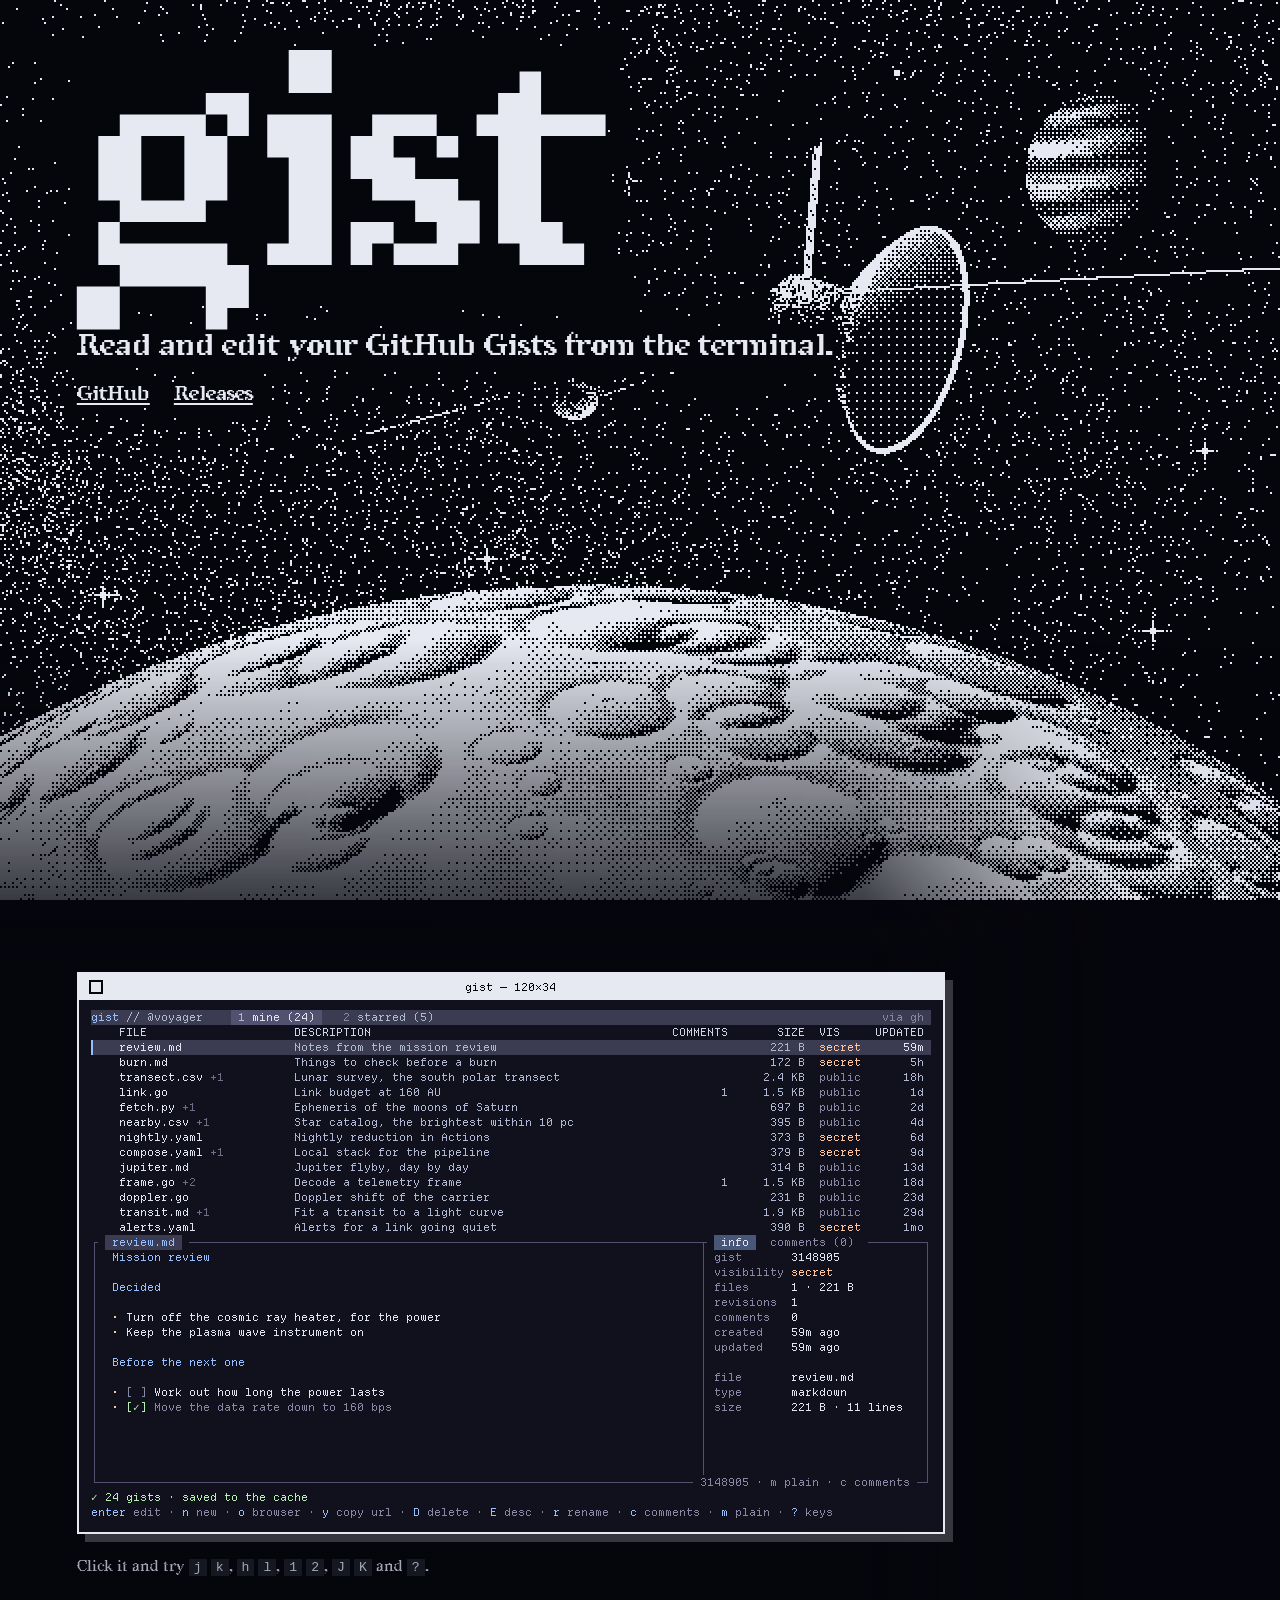
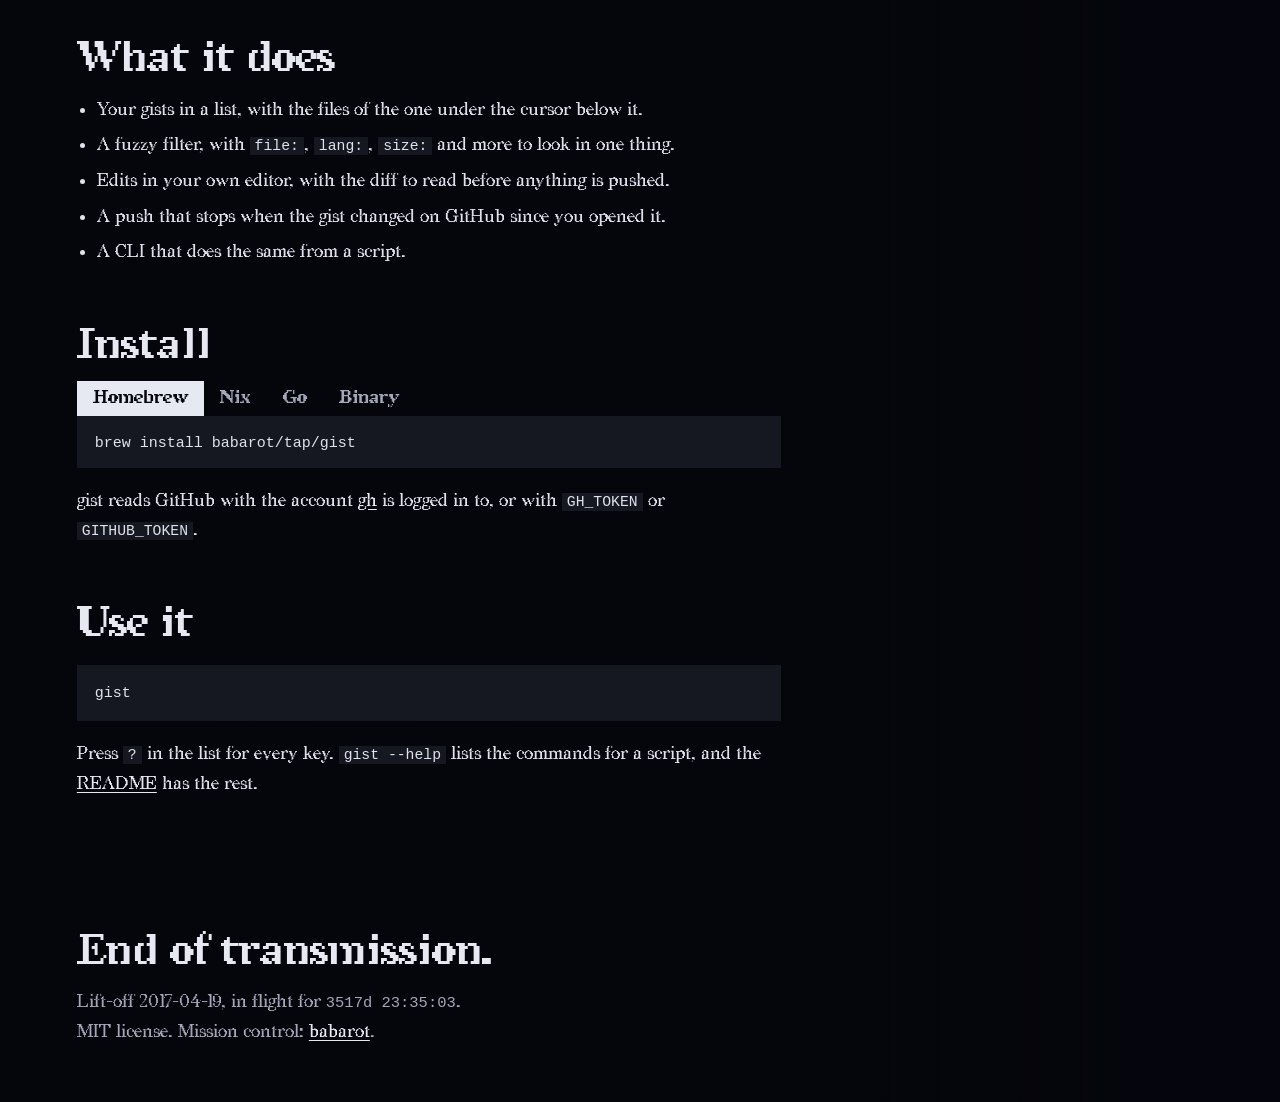
==== commit a269be8e: "Say when gist lifted off, and who is at mission control" ====
--- a/docs/index.html
+++ b/docs/index.html
@@ -82,8 +82,8 @@
 
     <footer>
       <p class="end">End of transmission.</p>
-      <p>In flight since 2017: <span id="elapsed"></span></p>
-      <p>MIT license, sent by <a href="https://github.com/babarot">babarot</a>.</p>
+      <p>Lift-off 2017-04-19, in flight for <span id="elapsed">years</span>.</p>
+      <p>MIT license. Mission control: <a href="https://github.com/babarot">babarot</a>.</p>
     </footer>
     <script src="page.js" defer></script>
     <script src="terminal.js" defer></script>
